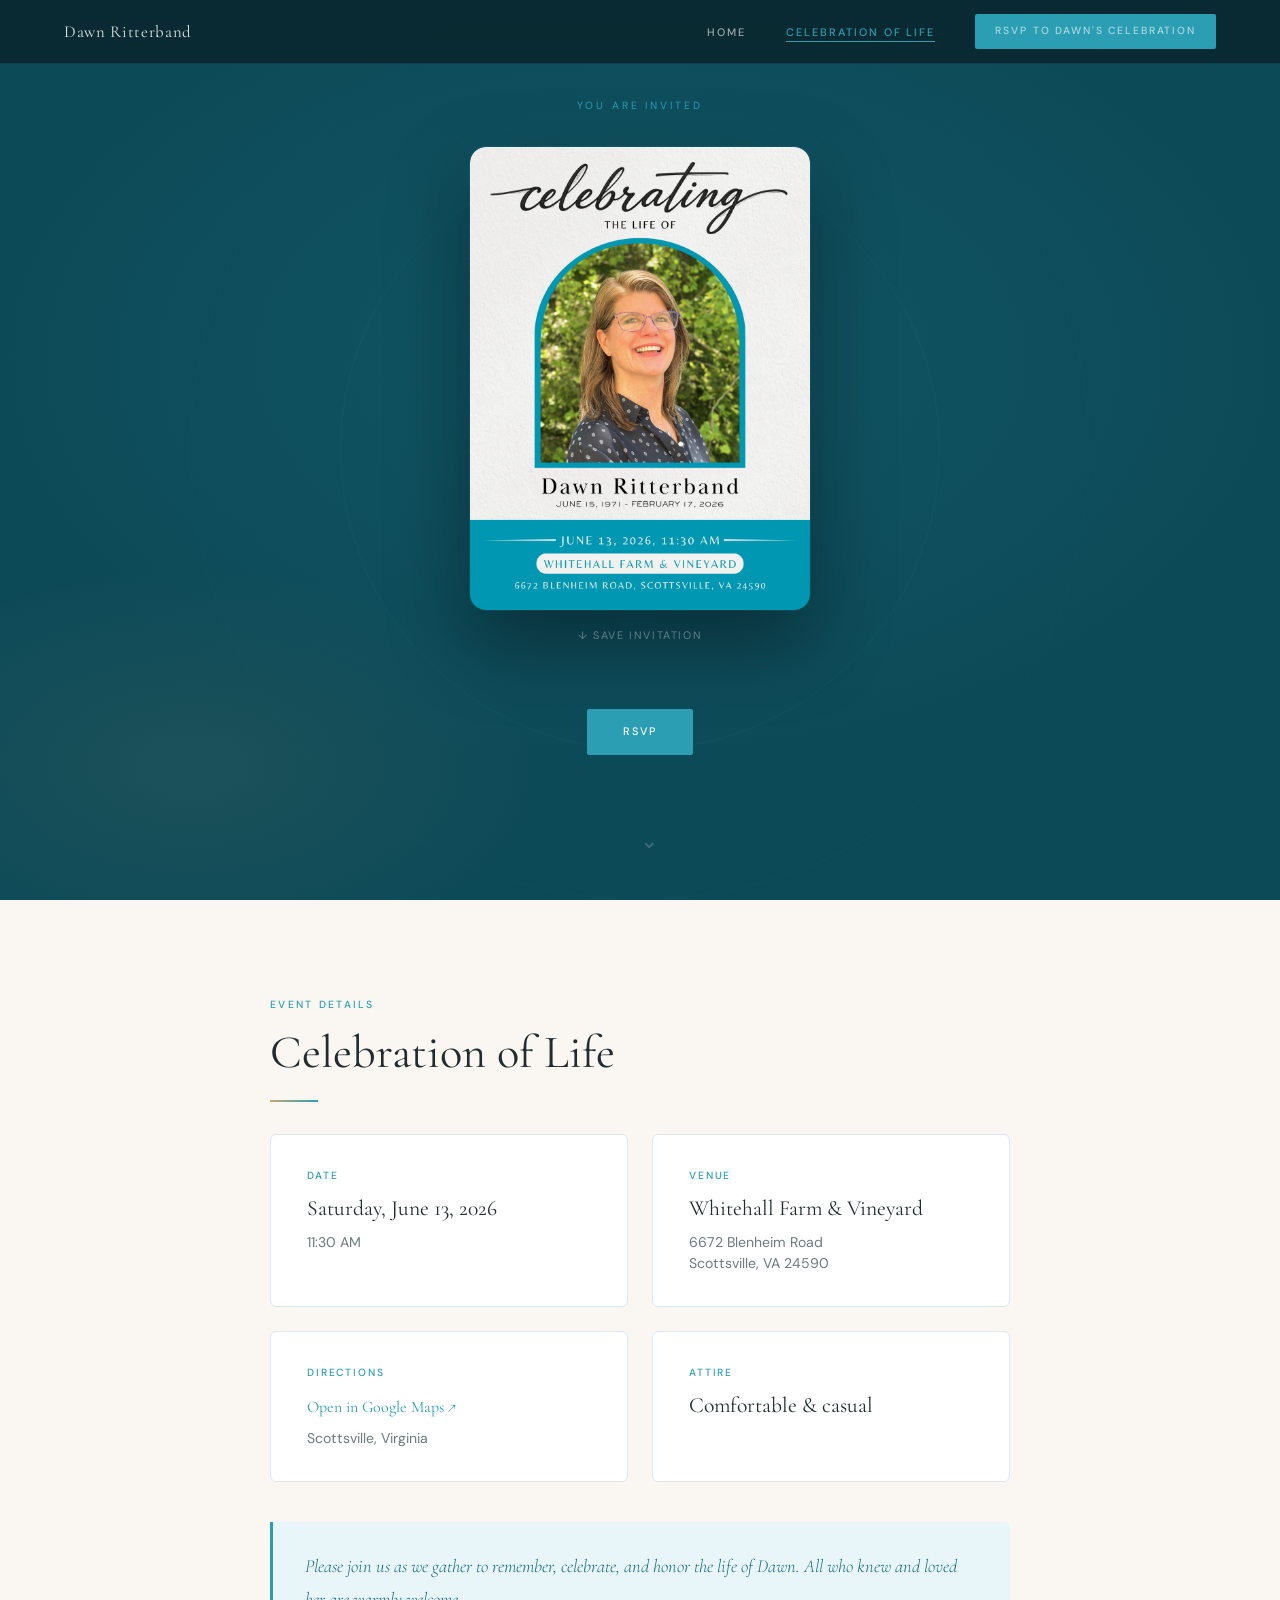
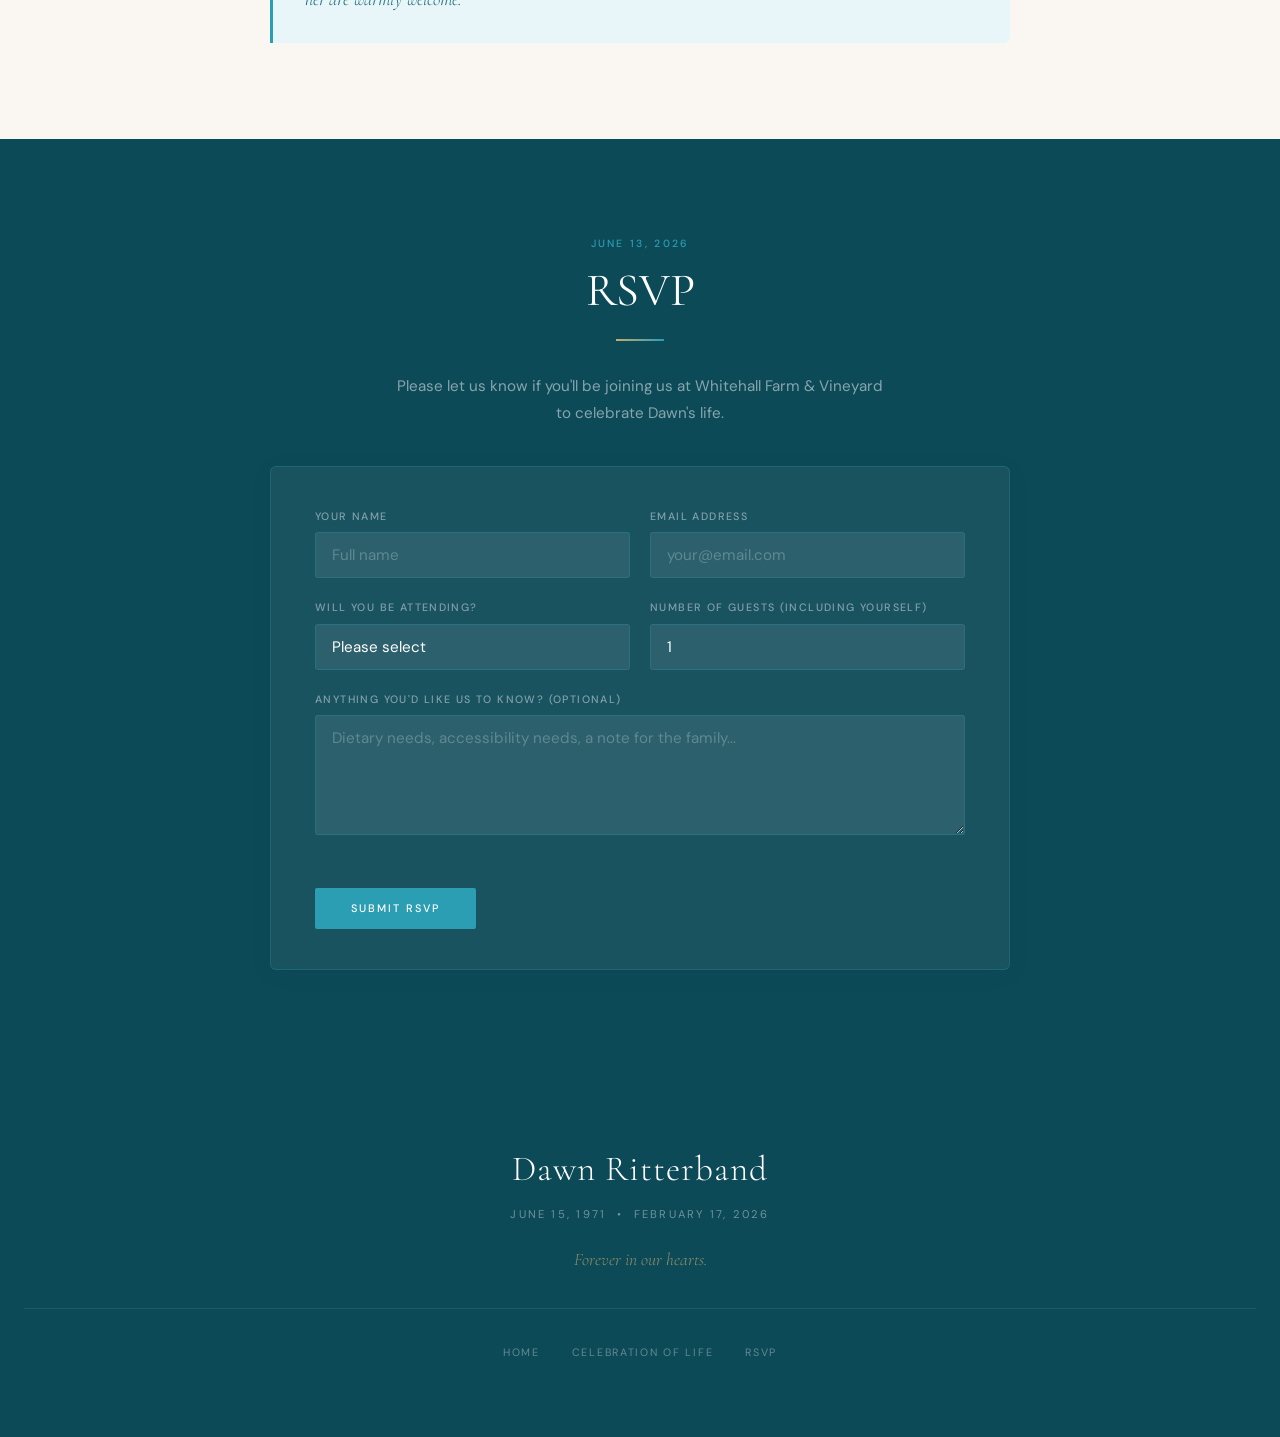
==== celebration.html @ b7217176 "calendar" ====
<!DOCTYPE html>
<html lang="en">
<head>
  <meta charset="UTF-8" />
  <meta name="viewport" content="width=device-width, initial-scale=1.0" />
  <title>Celebration of Life — Dawn Ritterband</title>
  <link rel="stylesheet" href="style.css" />
  <link rel="preconnect" href="https://fonts.googleapis.com" />
  <link rel="preconnect" href="https://fonts.gstatic.com" crossorigin />
  <link href="https://fonts.googleapis.com/css2?family=Cormorant+Garamond:ital,wght@0,300;0,400;0,500;1,300;1,400&family=DM+Sans:wght@300;400;500&display=swap" rel="stylesheet" />
  <style>
    /* ── PAGE-SPECIFIC: CELEBRATION OF LIFE ── */

    /* INVITATION HERO — full-bleed, invitation as centerpiece */
    .col-hero {
      min-height: 100vh;
      min-height: -webkit-fill-available;
      min-height: 100lvh;
      display: flex;
      flex-direction: column;
      align-items: center;
      justify-content: center;
      padding: 80px 2rem 8rem;
      position: relative;
      overflow: hidden;
      text-align: center;
    }

    /* Extend teal to page bottom so Safari shows no ivory gap */
    body {
      background-color: var(--teal-deep);
    }

    /* Deep teal background with turquoise radial glow */
    .col-hero-bg {
      position: absolute;
      inset: 0;
      background:
        radial-gradient(ellipse 80% 70% at 50% 40%, rgba(43,158,179,0.14) 0%, transparent 65%),
        radial-gradient(ellipse 50% 40% at 15% 85%, rgba(201,169,110,0.08) 0%, transparent 55%),
        var(--teal-deep);
      z-index: 0;
    }

    /* Floating soft circles in background */
    .col-hero-bg::before {
      content: '';
      position: absolute;
      width: 600px;
      height: 600px;
      border-radius: 50%;
      border: 1px solid rgba(43,158,179,0.08);
      top: 50%;
      left: 50%;
      transform: translate(-50%, -50%);
      pointer-events: none;
    }
    .col-hero-bg::after {
      content: '';
      position: absolute;
      width: 900px;
      height: 900px;
      border-radius: 50%;
      border: 1px solid rgba(43,158,179,0.04);
      top: 50%;
      left: 50%;
      transform: translate(-50%, -50%);
      pointer-events: none;
    }

    .col-hero-content {
      position: relative;
      z-index: 1;
      display: flex;
      flex-direction: column;
      align-items: center;
      gap: 0;
    }

    /* "Celebrating the Life of" label */
    .col-hero-eyebrow {
      font-size: 0.65rem;
      letter-spacing: 0.28em;
      text-transform: uppercase;
      color: var(--teal);
      margin-bottom: 2rem;
      opacity: 0;
      animation: fadeUp 0.9s ease 0.3s both;
    }

    /* The invitation card */
    .col-invitation-wrap {
      position: relative;
      opacity: 0;
      animation: fadeUp 1.1s ease 0.5s both;
    }

    .col-invitation-img {
      width: min(340px, 80vw);
      border-radius: 16px;
      box-shadow:
        0 30px 80px rgba(0,0,0,0.45),
        0 0 0 1px rgba(43,158,179,0.2),
        0 0 60px rgba(43,158,179,0.12);
      display: block;
    }

    /* Turquoise glow halo behind the invitation */
    .col-invitation-wrap::before {
      content: '';
      position: absolute;
      inset: -20px;
      border-radius: 24px;
      background: radial-gradient(ellipse at center, rgba(43,158,179,0.18) 0%, transparent 70%);
      z-index: -1;
    }

    /* Download/view link under the invitation */
    .col-invitation-link {
      margin-top: 1rem;
      font-size: 0.68rem;
      letter-spacing: 0.15em;
      text-transform: uppercase;
      color: rgba(255,255,255,0.35);
      text-decoration: none;
      transition: color 0.2s;
      opacity: 0;
      animation: fadeUp 0.9s ease 0.9s both;
      display: inline-block;
    }
    .col-invitation-link:hover { color: var(--teal); }

    .col-hero-cta {
      margin-top: 2.5rem;
      opacity: 0;
      animation: fadeUp 0.9s ease 1.1s both;
    }

    .hero-scroll {
      position: absolute;
      bottom: 2.5rem;
      left: 50%;
      font-size: 1.4rem;
      color: rgba(255,255,255,0.2);
      animation: bob 2.5s ease-in-out infinite, fadeIn 1s ease 1.5s both;
      opacity: 0;
      z-index: 1;
    }

    /* SERVICE DETAILS SECTION */
    .service-details {
      padding: 6rem 1.5rem;
      background: var(--ivory);
    }

    .service-grid {
      display: grid;
      grid-template-columns: 1fr 1fr;
      gap: 1.5rem;
      margin-top: 2rem;
    }

    .service-card {
      background: white;
      border: 1px solid var(--border);
      border-radius: 6px;
      padding: 2rem 2.25rem;
      display: flex;
      flex-direction: column;
      gap: 0.5rem;
      transition: box-shadow 0.2s, border-color 0.2s;
    }
    .service-card:hover {
      box-shadow: 0 6px 24px rgba(43,158,179,0.1);
      border-color: var(--teal);
    }

    .service-card-icon {
      font-size: 1.6rem;
      margin-bottom: 0.25rem;
    }

    .service-card-label {
      font-size: 0.65rem;
      letter-spacing: 0.18em;
      text-transform: uppercase;
      color: var(--teal);
      font-weight: 500;
    }

    .service-card-value {
      font-family: var(--font-display);
      font-size: 1.35rem;
      color: var(--charcoal);
      font-weight: 400;
      line-height: 1.4;
    }

    .service-card-sub {
      font-size: 0.88rem;
      color: var(--warm-gray);
      line-height: 1.5;
    }

    .service-note {
      margin-top: 2.5rem;
      padding: 1.75rem 2rem;
      background: var(--teal-wash);
      border-left: 3px solid var(--teal);
      border-radius: 0 6px 6px 0;
      font-family: var(--font-display);
      font-style: italic;
      font-size: 1.15rem;
      color: var(--teal-dark);
      font-weight: 300;
      line-height: 1.75;
    }

    /* RSVP SECTION */
    .rsvp {
      padding: 6rem 1.5rem;
      background: var(--teal-deep);
    }

    .rsvp .section-label { color: var(--teal); }
    .rsvp h2 { color: white; }

    .rsvp-sub {
      color: rgba(255,255,255,0.5);
      max-width: 500px;
      margin: 0 auto 2.5rem;
      font-size: 0.95rem;
    }

    .rsvp .form-box {
      background: rgba(255,255,255,0.05);
      border-color: rgba(43,158,179,0.25);
    }

    .rsvp label { color: rgba(255,255,255,0.45); }

    .rsvp input,
    .rsvp select,
    .rsvp textarea {
      background: rgba(255,255,255,0.08);
      border-color: rgba(43,158,179,0.25);
      color: white;
    }

    .rsvp input::placeholder,
    .rsvp textarea::placeholder { color: rgba(255,255,255,0.25); }

    .rsvp input:focus,
    .rsvp select:focus,
    .rsvp textarea:focus {
      background: rgba(255,255,255,0.12);
      border-color: var(--teal);
    }

    .rsvp select option { background: var(--teal-deep); color: white; }

    /* Add to calendar prompt */
    .calendar-prompt {
      margin-top: 1.5rem;
      padding-top: 1.5rem;
      border-top: 1px solid rgba(43,158,179,0.25);
      width: 100%;
      max-width: 420px;
      display: flex;
      flex-direction: column;
      align-items: center;
    }
    .calendar-label {
      font-size: 0.65rem;
      letter-spacing: 0.18em;
      text-transform: uppercase;
      color: var(--teal);
      margin-bottom: 0.85rem;
      font-family: var(--font-body);
      font-style: normal;
    }
    .calendar-btns {
      display: flex;
      gap: 0.75rem;
      justify-content: center;
      align-items: center;
      flex-wrap: wrap;
      width: 100%;
    }
    .cal-btn {
      display: inline-block;
      background: var(--teal-dark);
      border: 1.5px solid var(--teal-dark);
      color: white;
      font-family: var(--font-body);
      font-size: 0.75rem;
      letter-spacing: 0.08em;
      padding: 0.65rem 1.25rem;
      border-radius: 3px;
      cursor: pointer;
      text-decoration: none;
      transition: background 0.2s, border-color 0.2s;
    }
    .cal-btn:hover {
      background: var(--teal-deep);
      border-color: var(--teal-deep);
    }

    /* INVITATION LIGHTBOX */
    .col-invitation-wrap {
      cursor: zoom-in;
    }

    .col-invitation-img {
      transition: transform 0.2s ease;
    }
    .col-invitation-wrap:hover .col-invitation-img {
      transform: scale(1.03);
    }

    /* Lightbox overlay */
    .lightbox {
      display: none;
      position: fixed;
      inset: 0;
      z-index: 200;
      background: rgba(8, 32, 38, 0.96);
      backdrop-filter: blur(8px);
      -webkit-backdrop-filter: blur(8px);
      align-items: center;
      justify-content: center;
      flex-direction: column;
      gap: 1.75rem;
      padding: 2rem;
      animation: fadeIn 0.25s ease both;
    }
    .lightbox.open {
      display: flex;
    }
    .lightbox-img {
      max-height: 80vh;
      max-width: min(480px, 90vw);
      border-radius: 16px;
      box-shadow:
        0 40px 100px rgba(0,0,0,0.6),
        0 0 0 1px rgba(43,158,179,0.25),
        0 0 80px rgba(43,158,179,0.15);
      animation: fadeUp 0.3s ease both;
    }
    .lightbox-actions {
      display: flex;
      flex-direction: column;
      align-items: center;
      gap: 0.85rem;
      animation: fadeUp 0.35s ease 0.08s both;
    }
    .lightbox-rsvp-btn {
      background: var(--teal);
      color: white;
      font-family: var(--font-body);
      font-size: 0.7rem;
      font-weight: 500;
      letter-spacing: 0.18em;
      text-transform: uppercase;
      padding: 0.85rem 2.5rem;
      border: none;
      border-radius: 2px;
      cursor: pointer;
      transition: background 0.2s, transform 0.15s, box-shadow 0.2s;
    }
    .lightbox-rsvp-btn:hover {
      background: var(--teal-dark);
      transform: translateY(-1px);
      box-shadow: 0 6px 20px rgba(43,158,179,0.3);
    }
    .lightbox-close {
      font-size: 0.67rem;
      letter-spacing: 0.16em;
      text-transform: uppercase;
      color: rgba(255,255,255,0.3);
      background: none;
      border: none;
      cursor: pointer;
      transition: color 0.2s;
      padding: 0.25rem 0.5rem;
    }
    .lightbox-close:hover { color: rgba(255,255,255,0.7); }

    /* Responsive */
    @media (max-width: 620px) {
      .service-grid { grid-template-columns: 1fr; }
      .col-invitation-img { width: min(280px, 75vw); }
    }
  </style>
</head>
<body>

  <!-- NAV -->
  <nav class="site-nav">
    <a href="index.html" class="nav-wordmark">Dawn Ritterband</a>
    <button class="nav-hamburger" id="nav-hamburger" aria-label="Open menu" aria-expanded="false">
      <span></span><span></span><span></span>
    </button>
    <ul class="nav-links" id="nav-links">
      <li><a href="index.html">Home</a></li>
      <li><a href="celebration.html" class="active">Celebration of Life</a></li>
      <li><a href="#rsvp" class="btn" style="margin-top:0; padding: 0.5rem 1.25rem; font-size:0.65rem;">RSVP to Dawn's Celebration</a></li>
    </ul>
  </nav>

  <!-- LIGHTBOX -->
  <div class="lightbox" id="invitation-lightbox" role="dialog" aria-modal="true" aria-label="Invitation preview">
    <img src="CoL_Invitation.png" alt="Celebration of Life Invitation" class="lightbox-img" />
    <div class="lightbox-actions">
      <button class="lightbox-rsvp-btn" id="lightbox-rsvp-btn">RSVP</button>
      <button class="lightbox-close" id="lightbox-close">&#215; Close</button>
    </div>
  </div>

  <!-- INVITATION HERO -->
  <section class="col-hero">
    <div class="col-hero-bg"></div>
    <div class="col-hero-content">
      <p class="col-hero-eyebrow">You Are Invited</p>
      <div class="col-invitation-wrap" id="invitation-trigger" title="Click to view invitation">
        <img
          src="CoL_Invitation.png"
          alt="Celebration of Life Invitation — Dawn Ritterband, June 13, 2026 at Whitehall Farm & Vineyard"
          class="col-invitation-img"
        />
      </div>
      <a href="CoL_Invitation.png" download class="col-invitation-link">&#8595; Save Invitation</a>
      <div class="col-hero-cta">
        <a href="#rsvp" class="btn">RSVP</a>
      </div>
    </div>
    <span class="hero-scroll" aria-hidden="true">&#8964;</span>
  </section>

  <!-- SERVICE DETAILS -->
  <section class="service-details" id="details">
    <div class="container narrow">
      <div class="reveal">
        <span class="section-label">Event Details</span>
        <h2>Celebration of Life</h2>
        <hr class="section-divider" />
      </div>

      <div class="service-grid reveal">
        <div class="service-card">
          <div class="service-card-label">Date</div>
          <div class="service-card-value">Saturday, June 13, 2026</div>
          <div class="service-card-sub">11:30 AM</div>
        </div>

        <div class="service-card">
          <div class="service-card-label">Venue</div>
          <div class="service-card-value">Whitehall Farm &amp; Vineyard</div>
          <div class="service-card-sub">6672 Blenheim Road<br />Scottsville, VA 24590</div>
        </div>

        <div class="service-card">
          <div class="service-card-label">Directions</div>
          <div class="service-card-value">
            <a href="https://maps.google.com/?q=6672+Blenheim+Road+Scottsville+VA+24590"
               target="_blank"
               rel="noopener noreferrer"
               style="color: var(--teal); text-decoration: none; font-size: 1rem;">
              Open in Google Maps &#8599;
            </a>
          </div>
          <div class="service-card-sub">Scottsville, Virginia</div>
        </div>

        <div class="service-card">
          <div class="service-card-label">Attire</div>
          <div class="service-card-value">
            <!--✏️ Add attire guidance, e.g. "Casual, comfortable, colorful" -->
            Comfortable &amp; casual
          </div>
          <div class="service-card-sub">
            <!--✏️ Optional note, e.g. "Wear something that makes you smile" -->
          </div>
        </div>
      </div>

      <div class="service-note reveal">
        <!--✏️ Optional personal note to guests from the family -->
        Please join us as we gather to remember, celebrate, and honor the life of Dawn. All who knew and loved her are warmly welcome.
      </div>
    </div>
  </section>

  <!-- RSVP -->
  <section class="rsvp" id="rsvp">
    <div class="container narrow">
      <div class="reveal">
        <span class="section-label center">June 13, 2026</span>
        <h2 class="center">RSVP</h2>
        <hr class="section-divider center" />
        <p class="rsvp-sub center">
          Please let us know if you'll be joining us at Whitehall Farm &amp; Vineyard to celebrate Dawn's life.
        </p>
      </div>

      <!--
        ✏️ SETUP REQUIRED:
        1. Go to https://formspree.io and sign in (free)
        2. Create a new form — name it "Dawn CoL RSVP"
        3. Copy your form endpoint and replace YOUR_RSVP_FORM_ID below
      -->
      <form class="form-box reveal" action="https://formspree.io/f/xkokrzoq" method="POST" id="rsvp-form">
        <input type="hidden" name="_subject" value="RSVP — Dawn Ritterband Celebration of Life" />

        <div class="form-row two-col">
          <div class="form-group">
            <label for="rsvp-name">Your Name</label>
            <input type="text" id="rsvp-name" name="name" placeholder="Full name" required />
          </div>
          <div class="form-group">
            <label for="rsvp-email">Email Address</label>
            <input type="email" id="rsvp-email" name="email" placeholder="your@email.com" required />
          </div>
        </div>

        <div class="form-row two-col">
          <div class="form-group">
            <label for="rsvp-attending">Will you be attending?</label>
            <select id="rsvp-attending" name="attending" required>
              <option value="" disabled selected>Please select</option>
              <option value="yes">Yes, I will be there</option>
              <option value="no">Unable to attend</option>
              <option value="maybe">I hope to attend</option>
            </select>
          </div>
          <div class="form-group">
            <label for="rsvp-guests">Number of guests (including yourself)</label>
            <select id="rsvp-guests" name="guests">
              <option value="1">1</option>
              <option value="2">2</option>
              <option value="3">3</option>
              <option value="4">4</option>
              <option value="5+">5 or more</option>
            </select>
          </div>
        </div>

        <div class="form-group">
          <label for="rsvp-note">Anything you'd like us to know? (Optional)</label>
          <textarea id="rsvp-note" name="note" rows="3" placeholder="Dietary needs, accessibility needs, a note for the family..."></textarea>
        </div>

        <button type="submit" class="btn btn-gold">Submit RSVP</button>
      </form>
    </div>
  </section>

  <!-- FOOTER -->
  <footer class="site-footer">
    <p class="footer-name">Dawn Ritterband</p>
    <p class="footer-dates">June 15, 1971 &nbsp;&bull;&nbsp; February 17, 2026</p>
    <p class="footer-quote">Forever in our hearts.</p>
    <ul class="footer-nav">
      <li><a href="index.html">Home</a></li>
      <li><a href="celebration.html">Celebration of Life</a></li>
      <li><a href="#rsvp">RSVP</a></li>
    </ul>
  </footer>

  <script src="script.js"></script>
  <script>
    // Auto-open lightbox if page was loaded via dawn.ritterband.com/rsvp
    (function () {
      const params = new URLSearchParams(window.location.search);
      if (params.get('rsvp') === '1') {
        // Wait for the page to finish rendering before opening
        window.addEventListener('load', function () {
          var trigger = document.getElementById('invitation-trigger');
          if (trigger) trigger.click();
        });
      }
    })();
  </script>
</body>
</html>
---- style.css ----
/* =============================================
   DAWN RITTERBAND MEMORIAL — SHARED STYLES
   =============================================
   Palette (drawn from the invitation):
     Turquoise primary  #2B9EB3
     Deep teal          #1A6B7C
     Midnight teal      #0D4A58
     Aqua wash          #E8F6F9
     Pale aqua          #F2FAFB
     Gold accent        #C9A96E
     Gold light         #F0E6D3
     Ivory              #FAF7F2
     Warm white         #FFFDF9
     Charcoal           #222B2E
     Slate              #3D5258
     Warm gray          #6D7A7E
     Border             #D8E8EC
   ============================================= */

:root {
  --teal:       #2B9EB3;
  --teal-dark:  #1A6B7C;
  --teal-deep:  #0D4A58;
  --teal-wash:  #E8F6F9;
  --teal-pale:  #F2FAFB;
  --gold:       #C9A96E;
  --gold-light: #F0E6D3;
  --ivory:      #FAF7F2;
  --warm-white: #FFFDF9;
  --charcoal:   #222B2E;
  --slate:      #3D5258;
  --warm-gray:  #6D7A7E;
  --border:     #D8E8EC;

  --font-display: 'Cormorant Garamond', Georgia, 'Times New Roman', serif;
  --font-body:    'DM Sans', 'Gill Sans', Optima, sans-serif;
}

*, *::before, *::after { box-sizing: border-box; margin: 0; padding: 0; }

html { scroll-behavior: smooth; }

body {
  font-family: var(--font-body);
  background: var(--ivory);
  color: var(--charcoal);
  font-size: 16px;
  line-height: 1.75;
}

/* Layout */
.container { width: 90%; max-width: 1080px; margin: 0 auto; }
.container.narrow { max-width: 740px; }
.center { text-align: center; }

/* Typography */
h1, h2, h3 {
  font-family: var(--font-display);
  font-weight: 400;
  line-height: 1.2;
  color: var(--charcoal);
}
h2 { font-size: clamp(2rem, 4vw, 2.9rem); margin-bottom: 1.25rem; }

.section-label {
  display: block;
  font-family: var(--font-body);
  font-size: 0.65rem;
  font-weight: 500;
  letter-spacing: 0.22em;
  text-transform: uppercase;
  color: var(--teal);
  margin-bottom: 0.65rem;
}

.section-divider {
  width: 48px;
  height: 2px;
  background: linear-gradient(90deg, var(--gold), var(--teal));
  margin: 1rem 0 2rem;
  border: none;
}
.section-divider.center { margin-left: auto; margin-right: auto; }

/* =============================================
   NAV
   ============================================= */

.site-nav {
  position: fixed;
  top: 0; left: 0; right: 0;
  z-index: 100;
  display: flex;
  align-items: center;
  justify-content: space-between;
  padding: 0 5%;
  height: 64px;
  background: rgba(10, 40, 48, 0.93);
  backdrop-filter: blur(12px);
  -webkit-backdrop-filter: blur(12px);
  border-bottom: 1px solid rgba(43, 158, 179, 0.18);
}

.nav-wordmark {
  font-family: var(--font-display);
  font-size: 1.05rem;
  font-weight: 400;
  color: rgba(255,255,255,0.88);
  text-decoration: none;
  letter-spacing: 0.04em;
  white-space: nowrap;
}
.nav-wordmark em { font-style: normal; color: rgba(255,255,255,0.88); }

.nav-links {
  display: flex;
  list-style: none;
  gap: 2.5rem;
  align-items: center;
}

.nav-links a {
  font-size: 0.68rem;
  font-weight: 500;
  letter-spacing: 0.18em;
  text-transform: uppercase;
  color: rgba(255,255,255,0.6);
  text-decoration: none;
  padding-bottom: 2px;
  border-bottom: 1px solid transparent;
  transition: color 0.2s, border-color 0.2s;
}
.nav-links a:hover,
.nav-links a.active {
  color: var(--teal);
  border-bottom-color: var(--teal);
}

/* Hamburger button — hidden on desktop, shown only on mobile */
.nav-hamburger {
  display: none;
  flex-direction: column;
  justify-content: center;
  gap: 5px;
  background: none;
  border: none;
  cursor: pointer;
  padding: 4px;
  z-index: 110;
  /* Prevent any default button outline/background showing */
  outline: none;
  -webkit-appearance: none;
  appearance: none;
  border-radius: 0;
}
.nav-hamburger span {
  display: block;
  width: 24px;
  height: 2px;
  background: rgba(255,255,255,0.8);
  border-radius: 2px;
  transition: transform 0.25s ease, opacity 0.25s ease;
}
/* X state */
.nav-hamburger.open span:nth-child(1) { transform: translateY(7px) rotate(45deg); }
.nav-hamburger.open span:nth-child(2) { opacity: 0; }
.nav-hamburger.open span:nth-child(3) { transform: translateY(-7px) rotate(-45deg); }

/* =============================================
   BUTTONS
   ============================================= */

.btn {
  display: inline-block;
  background: var(--teal);
  color: white;
  font-family: var(--font-body);
  font-size: 0.68rem;
  font-weight: 500;
  letter-spacing: 0.18em;
  text-transform: uppercase;
  text-decoration: none;
  padding: 0.85rem 2.25rem;
  border: none;
  cursor: pointer;
  border-radius: 2px;
  margin-top: 1.5rem;
  transition: background 0.2s, transform 0.15s, box-shadow 0.2s;
}
.btn:hover {
  background: var(--teal-dark);
  transform: translateY(-1px);
  box-shadow: 0 6px 20px rgba(43, 158, 179, 0.28);
}
.btn-outline {
  background: transparent;
  border: 1.5px solid rgba(255,255,255,0.5);
  color: white;
}
.btn-outline:hover {
  border-color: var(--teal);
  color: var(--teal);
  background: transparent;
  box-shadow: none;
}

/* =============================================
   FORMS
   ============================================= */

.form-box {
  background: var(--warm-white);
  padding: 2.5rem 2.75rem;
  border-radius: 6px;
  border: 1px solid var(--border);
  box-shadow: 0 4px 24px rgba(0,0,0,0.05);
}

.form-group { margin-bottom: 1.25rem; }

.form-row.two-col {
  display: grid;
  grid-template-columns: 1fr 1fr;
  gap: 1.25rem;
}

label {
  display: block;
  font-size: 0.67rem;
  letter-spacing: 0.13em;
  text-transform: uppercase;
  color: var(--warm-gray);
  margin-bottom: 0.4rem;
  font-weight: 500;
}

input[type="text"],
input[type="email"],
select,
textarea {
  width: 100%;
  padding: 0.75rem 1rem;
  background: white;
  border: 1px solid var(--border);
  border-radius: 3px;
  font-family: var(--font-body);
  font-size: 0.95rem;
  color: var(--charcoal);
  outline: none;
  appearance: none;
  transition: border-color 0.2s, box-shadow 0.2s;
}
input:focus, select:focus, textarea:focus {
  border-color: var(--teal);
  box-shadow: 0 0 0 3px rgba(43, 158, 179, 0.13);
}
textarea { resize: vertical; min-height: 120px; }
select {
  background-image: url("data:image/svg+xml,%3Csvg xmlns='http://www.w3.org/2000/svg' width='12' height='8' viewBox='0 0 12 8'%3E%3Cpath d='M1 1l5 5 5-5' stroke='%236D7A7E' stroke-width='1.5' fill='none' stroke-linecap='round'/%3E%3C/svg%3E");
  background-repeat: no-repeat;
  background-position: right 1rem center;
  padding-right: 2.5rem;
  cursor: pointer;
}

/* =============================================
   THANK YOU STATE
   ============================================= */

.thank-you-box {
  background: var(--teal-wash);
  border: 1.5px solid var(--teal);
  border-radius: 6px;
  padding: 3rem 2rem;
  text-align: center;
}
.thank-you-check {
  display: inline-flex;
  align-items: center;
  justify-content: center;
  width: 3rem;
  height: 3rem;
  background: var(--teal);
  color: white;
  font-size: 1.3rem;
  border-radius: 50%;
  margin-bottom: 1rem;
}
.thank-you-box p {
  font-family: var(--font-display);
  font-style: italic;
  font-size: 1.25rem;
  color: var(--teal-dark);
  font-weight: 300;
  line-height: 1.7;
}

/* =============================================
   FOOTER
   ============================================= */

.site-footer {
  background: var(--teal-deep);
  color: white;
  text-align: center;
  padding: 4.5rem 1.5rem;
}
.footer-name {
  font-family: var(--font-display);
  font-size: 2.2rem;
  font-weight: 300;
  letter-spacing: 0.03em;
  margin-bottom: 0.35rem;
}
.footer-dates {
  font-size: 0.7rem;
  letter-spacing: 0.2em;
  text-transform: uppercase;
  color: rgba(255,255,255,0.4);
  margin-bottom: 1.25rem;
}
.footer-quote {
  font-family: var(--font-display);
  font-style: italic;
  font-size: 1.1rem;
  color: rgba(201,169,110,0.7);
  font-weight: 300;
  max-width: 360px;
  margin: 0 auto 2rem;
  line-height: 1.75;
}
.footer-nav {
  display: flex;
  justify-content: center;
  gap: 2rem;
  list-style: none;
  padding: 0;
  border-top: 1px solid rgba(255,255,255,0.08);
  padding-top: 1.75rem;
}
.footer-nav a {
  font-size: 0.67rem;
  letter-spacing: 0.16em;
  text-transform: uppercase;
  color: rgba(255,255,255,0.35);
  text-decoration: none;
  transition: color 0.2s;
}
.footer-nav a:hover { color: var(--teal); }

/* =============================================
   SCROLL REVEAL
   ============================================= */

.reveal {
  opacity: 0;
  transform: translateY(20px);
  transition: opacity 0.7s ease, transform 0.7s ease;
}
.reveal.visible {
  opacity: 1;
  transform: translateY(0);
}

/* =============================================
   ANIMATIONS
   ============================================= */

@keyframes fadeUp {
  from { opacity: 0; transform: translateY(18px); }
  to   { opacity: 1; transform: translateY(0); }
}
@keyframes bob {
  0%, 100% { transform: translateX(-50%) translateY(0); }
  50%       { transform: translateX(-50%) translateY(7px); }
}
@keyframes fadeIn {
  from { opacity: 0; }
  to   { opacity: 1; }
}

/* =============================================
   RESPONSIVE / HAMBURGER NAV
   ============================================= */

@media (max-width: 680px) {
  .form-row.two-col { grid-template-columns: 1fr; }
  .form-box { padding: 1.75rem; }

  /* Show hamburger, hide inline nav links */
  .nav-hamburger { display: flex !important; }

  /* Dropdown menu — slides down from under the nav bar */
  .nav-links {
    display: none;
    position: fixed;
    top: 64px; /* sits flush below the nav bar */
    left: 0;
    right: 0;
    background: rgba(8, 32, 38, 0.99);
    border-bottom: 1px solid rgba(43, 158, 179, 0.25);
    flex-direction: column;
    align-items: stretch;
    gap: 0;
    z-index: 99;
    padding: 0.5rem 0 1rem;
    box-shadow: 0 8px 32px rgba(0,0,0,0.35);
  }

  .nav-links.open { display: flex; }

  .nav-links li {
    border-bottom: 1px solid rgba(255,255,255,0.05);
  }
  .nav-links li:last-child { border-bottom: none; }

  .nav-links a {
    display: block;
    font-size: 0.8rem;
    letter-spacing: 0.15em;
    color: rgba(255,255,255,0.75);
    padding: 1rem 1.5rem;
    border-bottom: none;
  }

  .nav-links a:hover,
  .nav-links a.active {
    color: var(--teal);
    background: rgba(43,158,179,0.07);
    border-bottom: none;
  }

  /* RSVP button in dropdown */
  .nav-links .btn {
    display: block;
    font-size: 0.75rem;
    margin: 0.75rem 1.5rem 0;
    padding: 0.75rem 1.5rem;
    text-align: center;
    border-radius: 2px;
  }
}
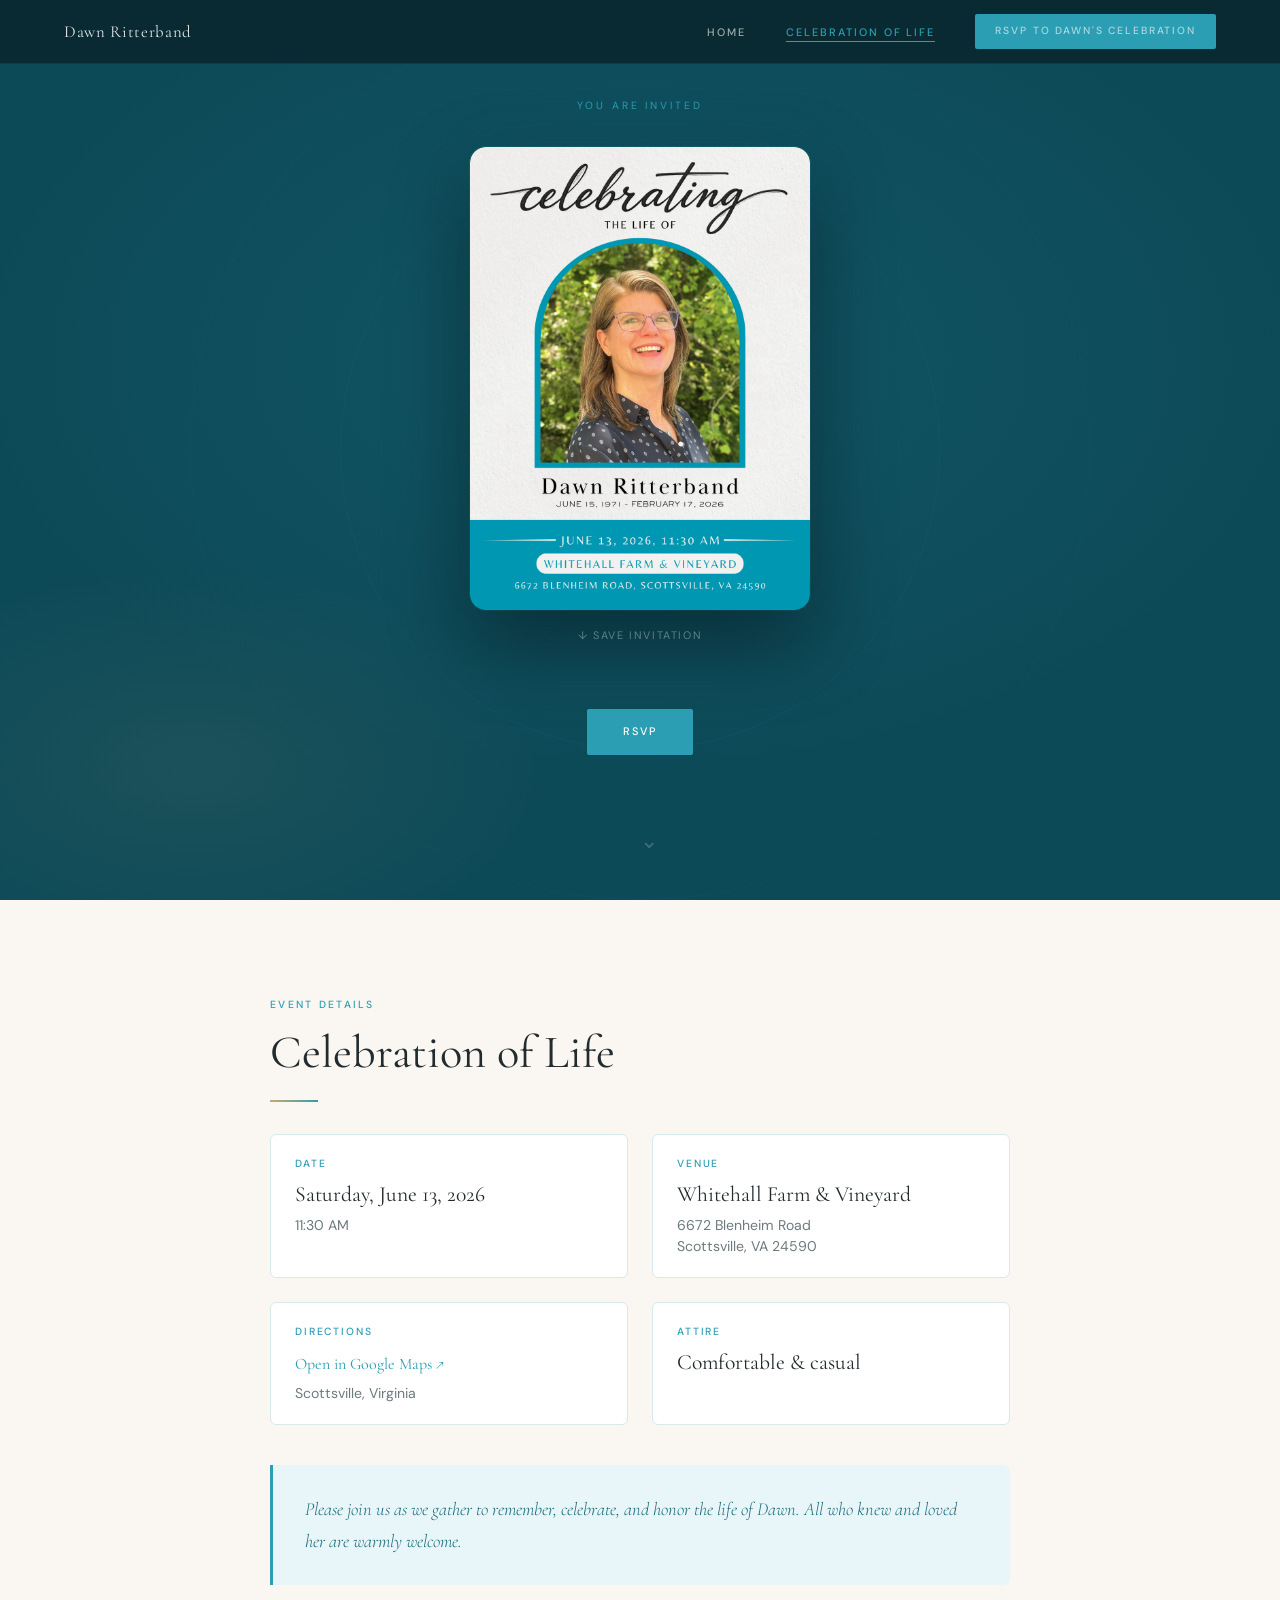
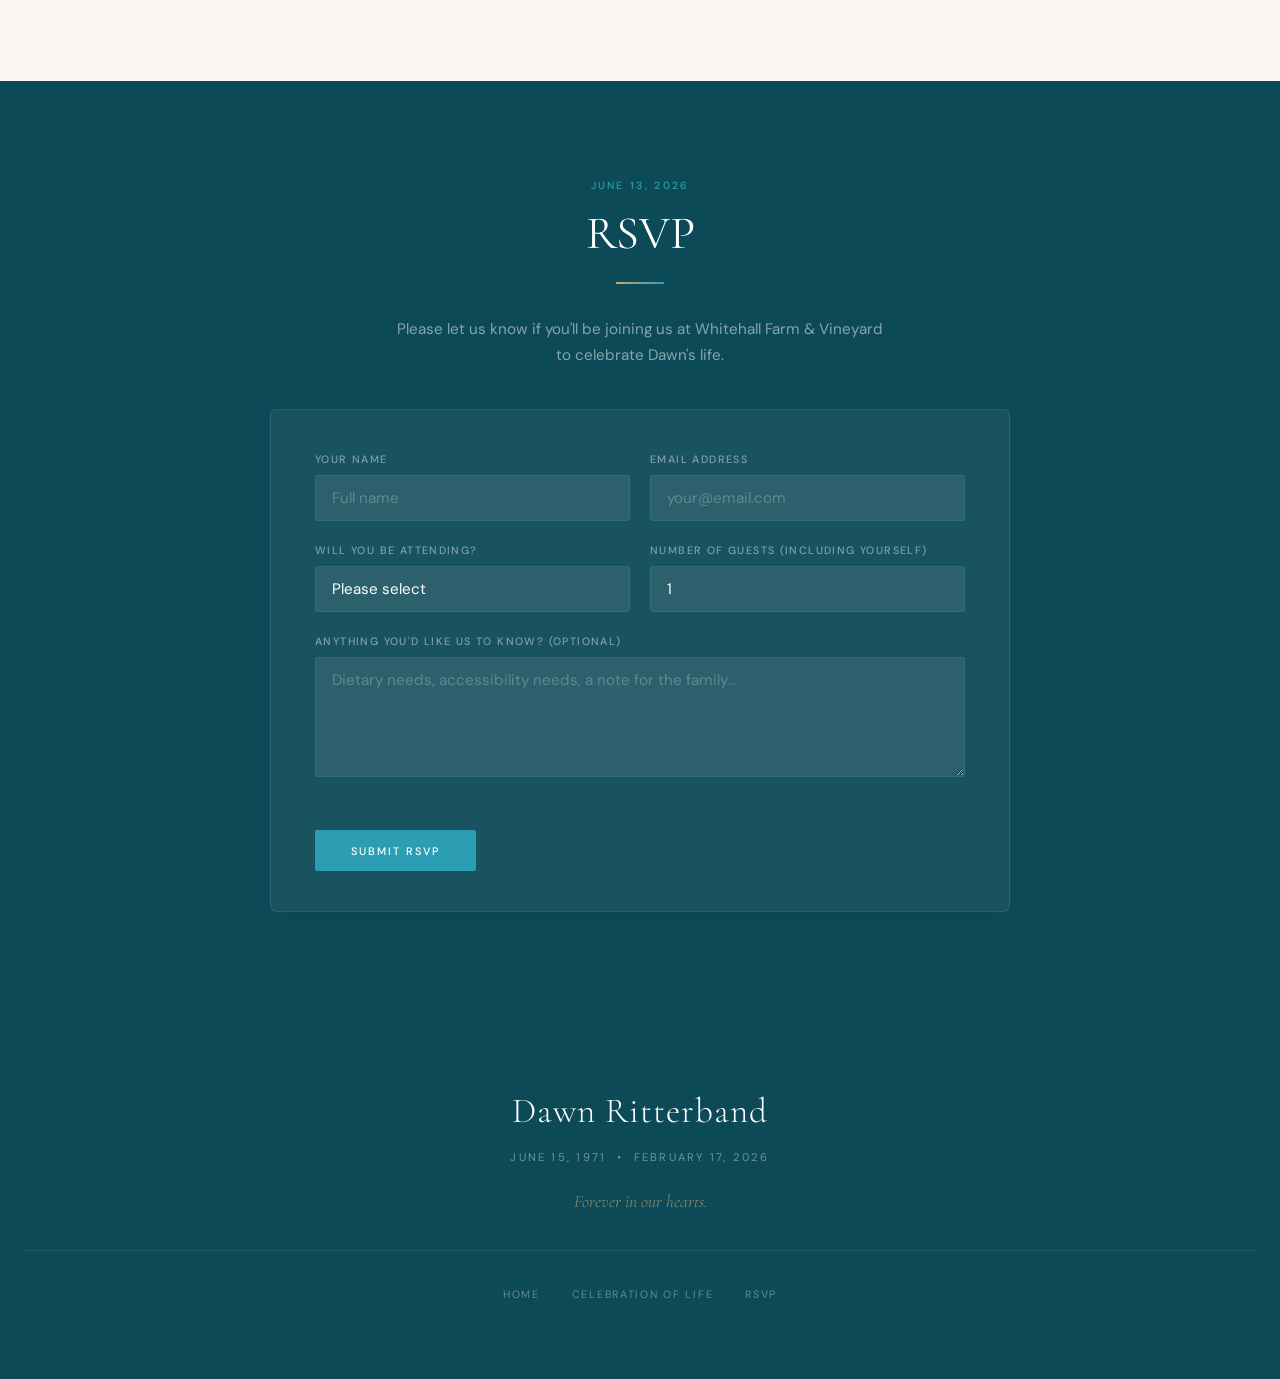
==== commit e3d67672: "Update celebration.html" ====
--- a/celebration.html
+++ b/celebration.html
@@ -164,20 +164,15 @@
       background: white;
       border: 1px solid var(--border);
       border-radius: 6px;
-      padding: 2rem 2.25rem;
+      padding: 1.25rem 1.5rem;
       display: flex;
       flex-direction: column;
-      gap: 0.5rem;
+      gap: 0.35rem;
       transition: box-shadow 0.2s, border-color 0.2s;
     }
     .service-card:hover {
       box-shadow: 0 6px 24px rgba(43,158,179,0.1);
       border-color: var(--teal);
-    }
-
-    .service-card-icon {
-      font-size: 1.6rem;
-      margin-bottom: 0.25rem;
     }
 
     .service-card-label {
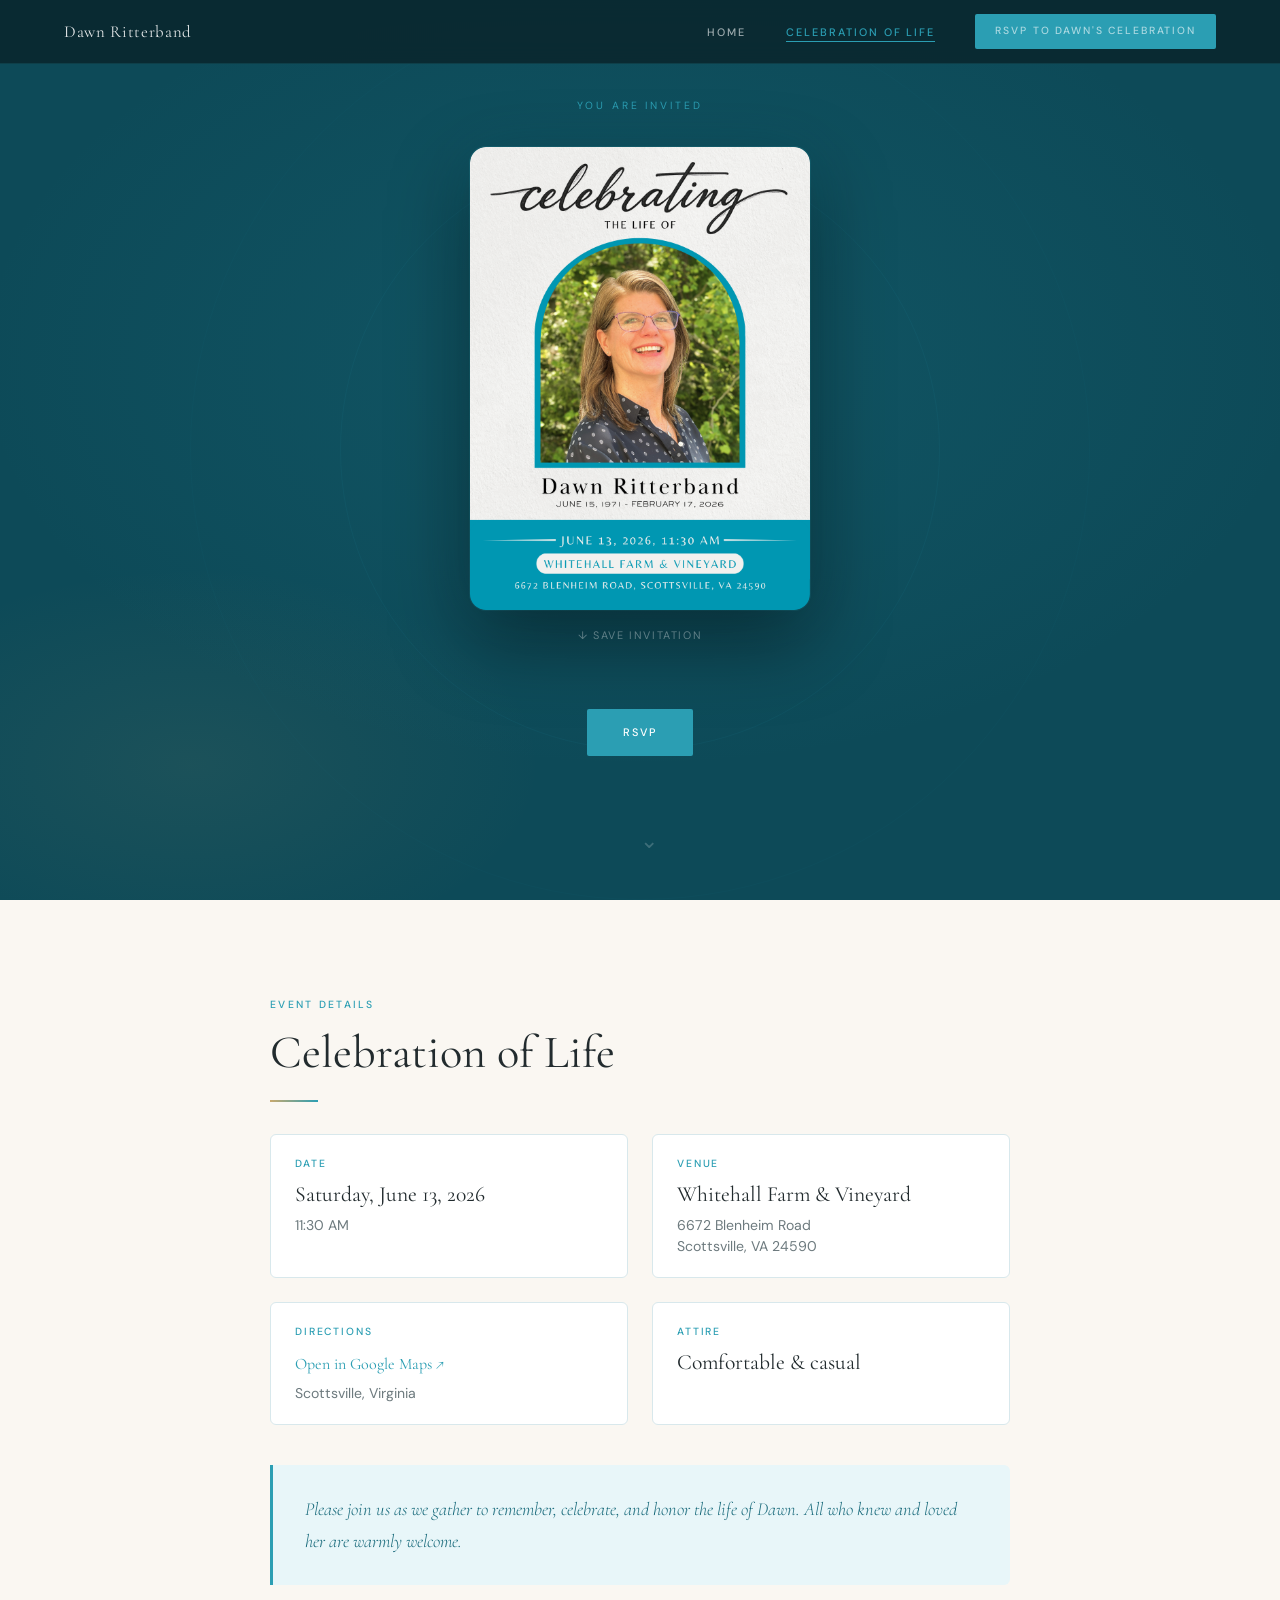
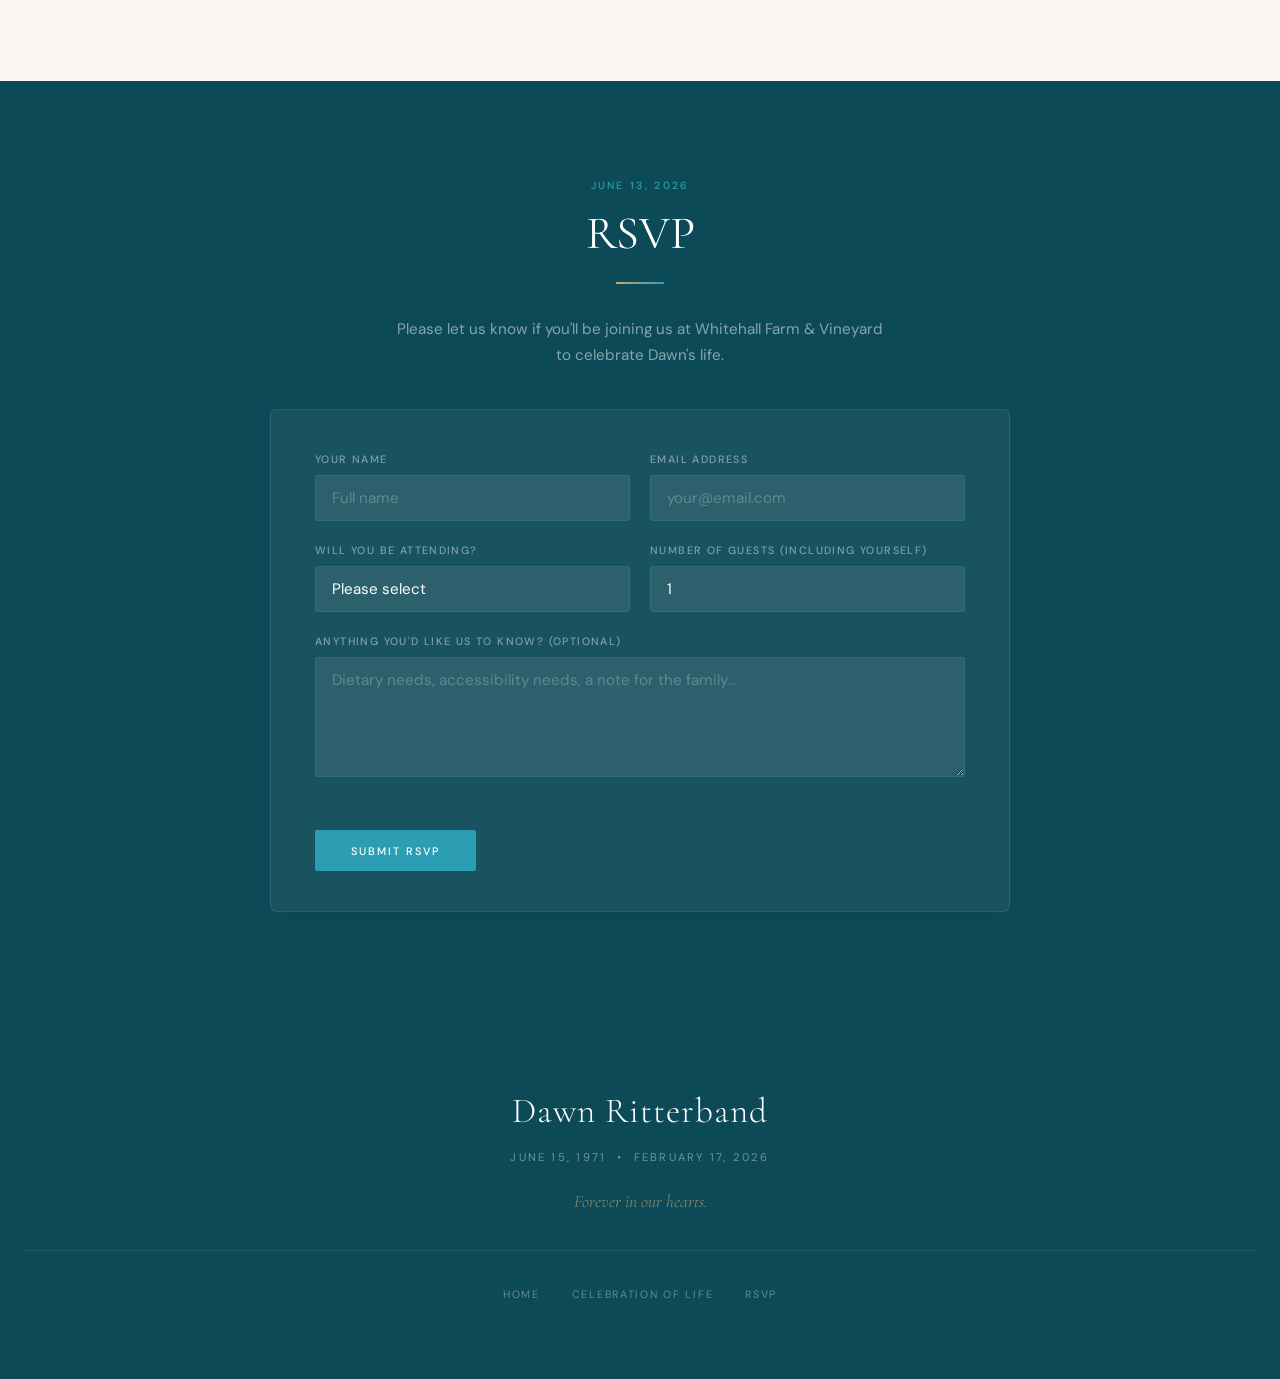
==== commit f47f04bf: "Update celebration.html" ====
--- a/celebration.html
+++ b/celebration.html
@@ -273,6 +273,8 @@
       margin-bottom: 0.85rem;
       font-family: var(--font-body);
       font-style: normal;
+      text-align: center;
+      width: 100%;
     }
     .calendar-btns {
       display: flex;
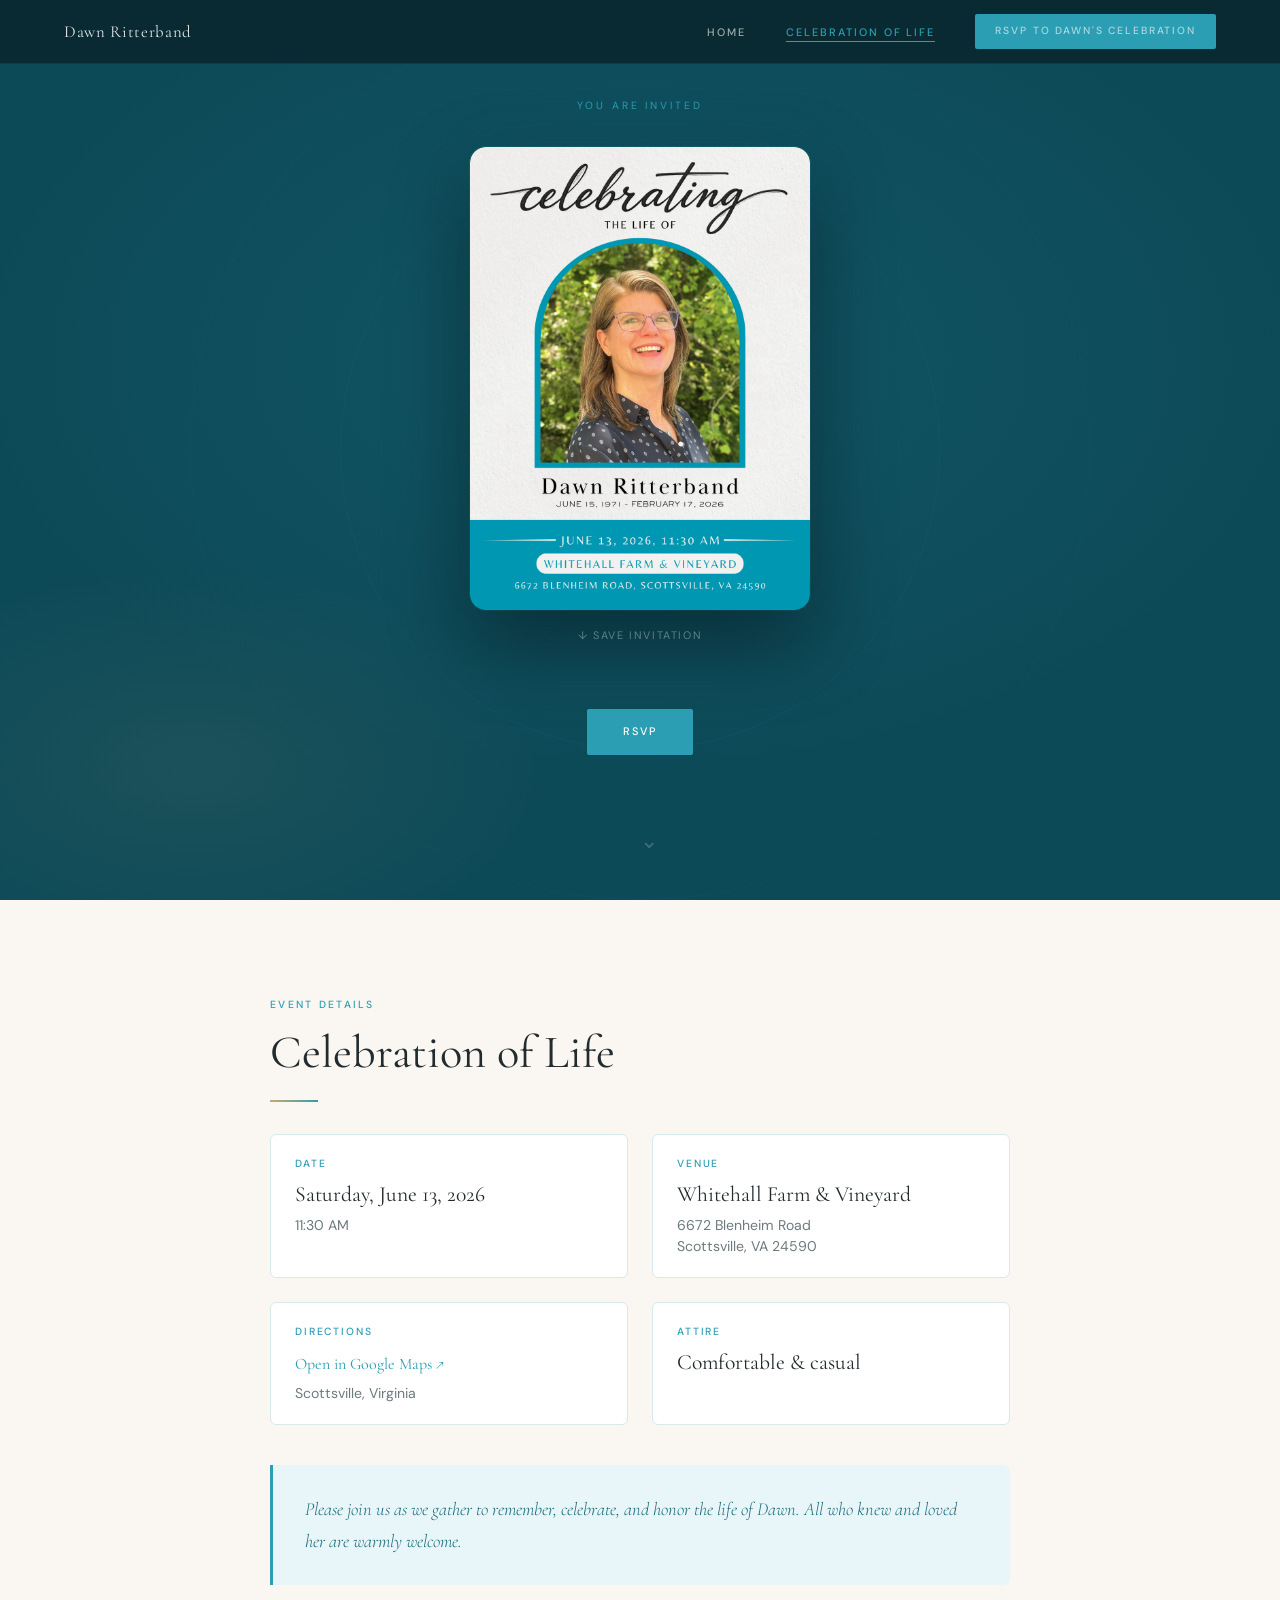
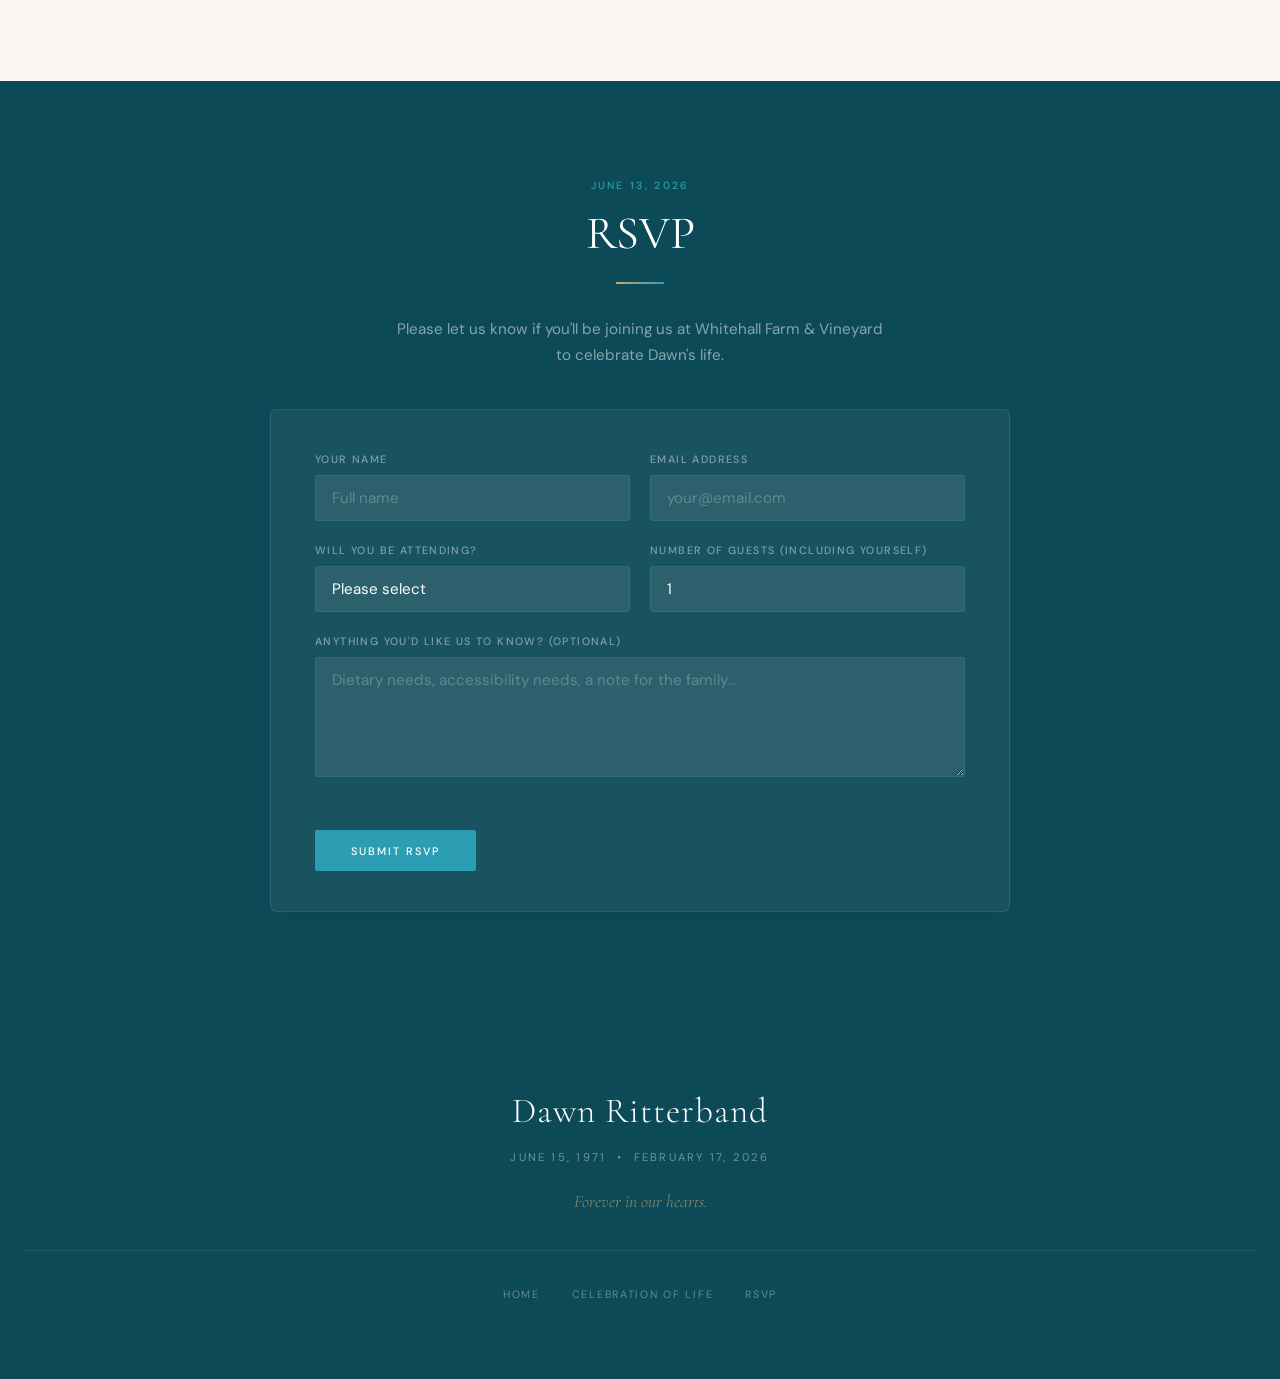
==== commit e0fe0220: "box" ====
--- a/celebration.html
+++ b/celebration.html
@@ -256,7 +256,7 @@
 
     /* Add to calendar prompt */
     .calendar-prompt {
-      margin-top: 1.5rem;
+      margin: 1.5rem auto 0;
       padding-top: 1.5rem;
       border-top: 1px solid rgba(43,158,179,0.25);
       width: 100%;
@@ -264,6 +264,7 @@
       display: flex;
       flex-direction: column;
       align-items: center;
+      text-align: center;
     }
     .calendar-label {
       font-size: 0.65rem;
--- a/style.css
+++ b/style.css
@@ -273,6 +273,9 @@
   border-radius: 6px;
   padding: 3rem 2rem;
   text-align: center;
+  display: flex;
+  flex-direction: column;
+  align-items: center;
 }
 .thank-you-check {
   display: inline-flex;
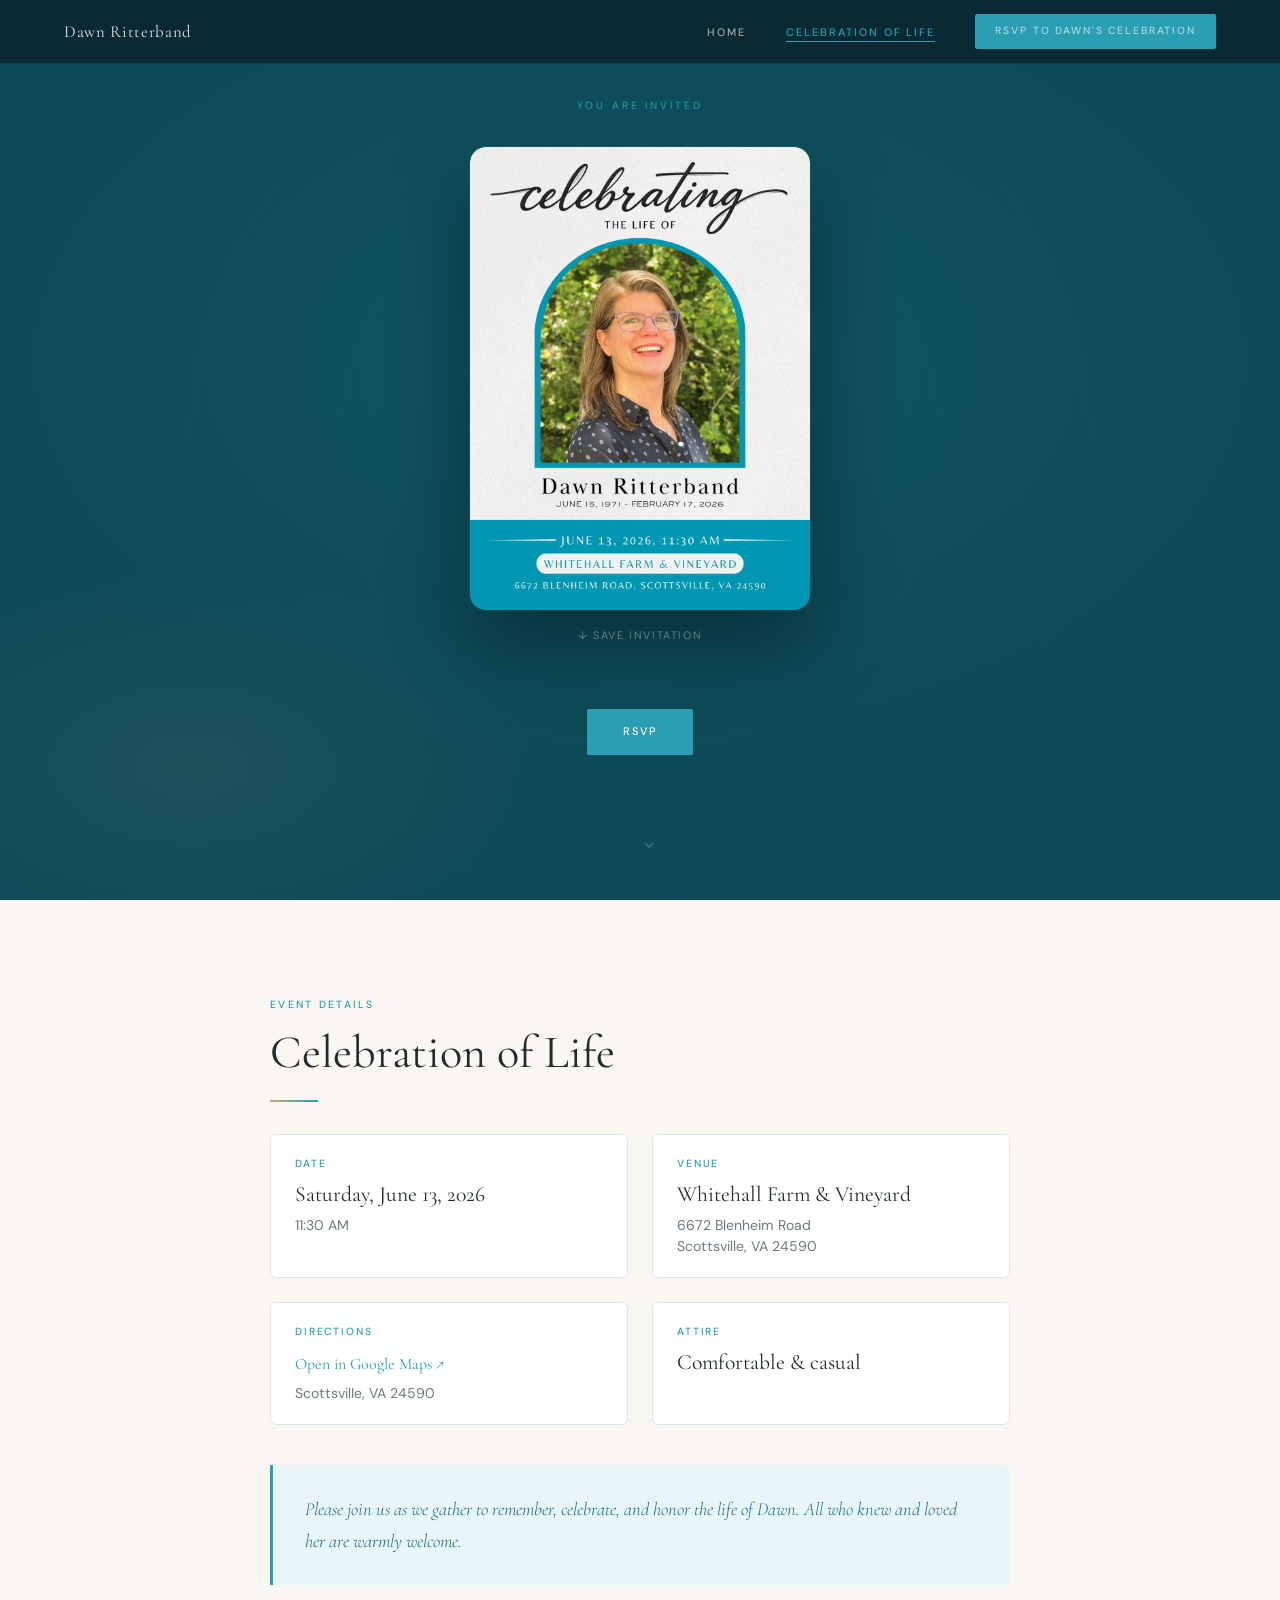
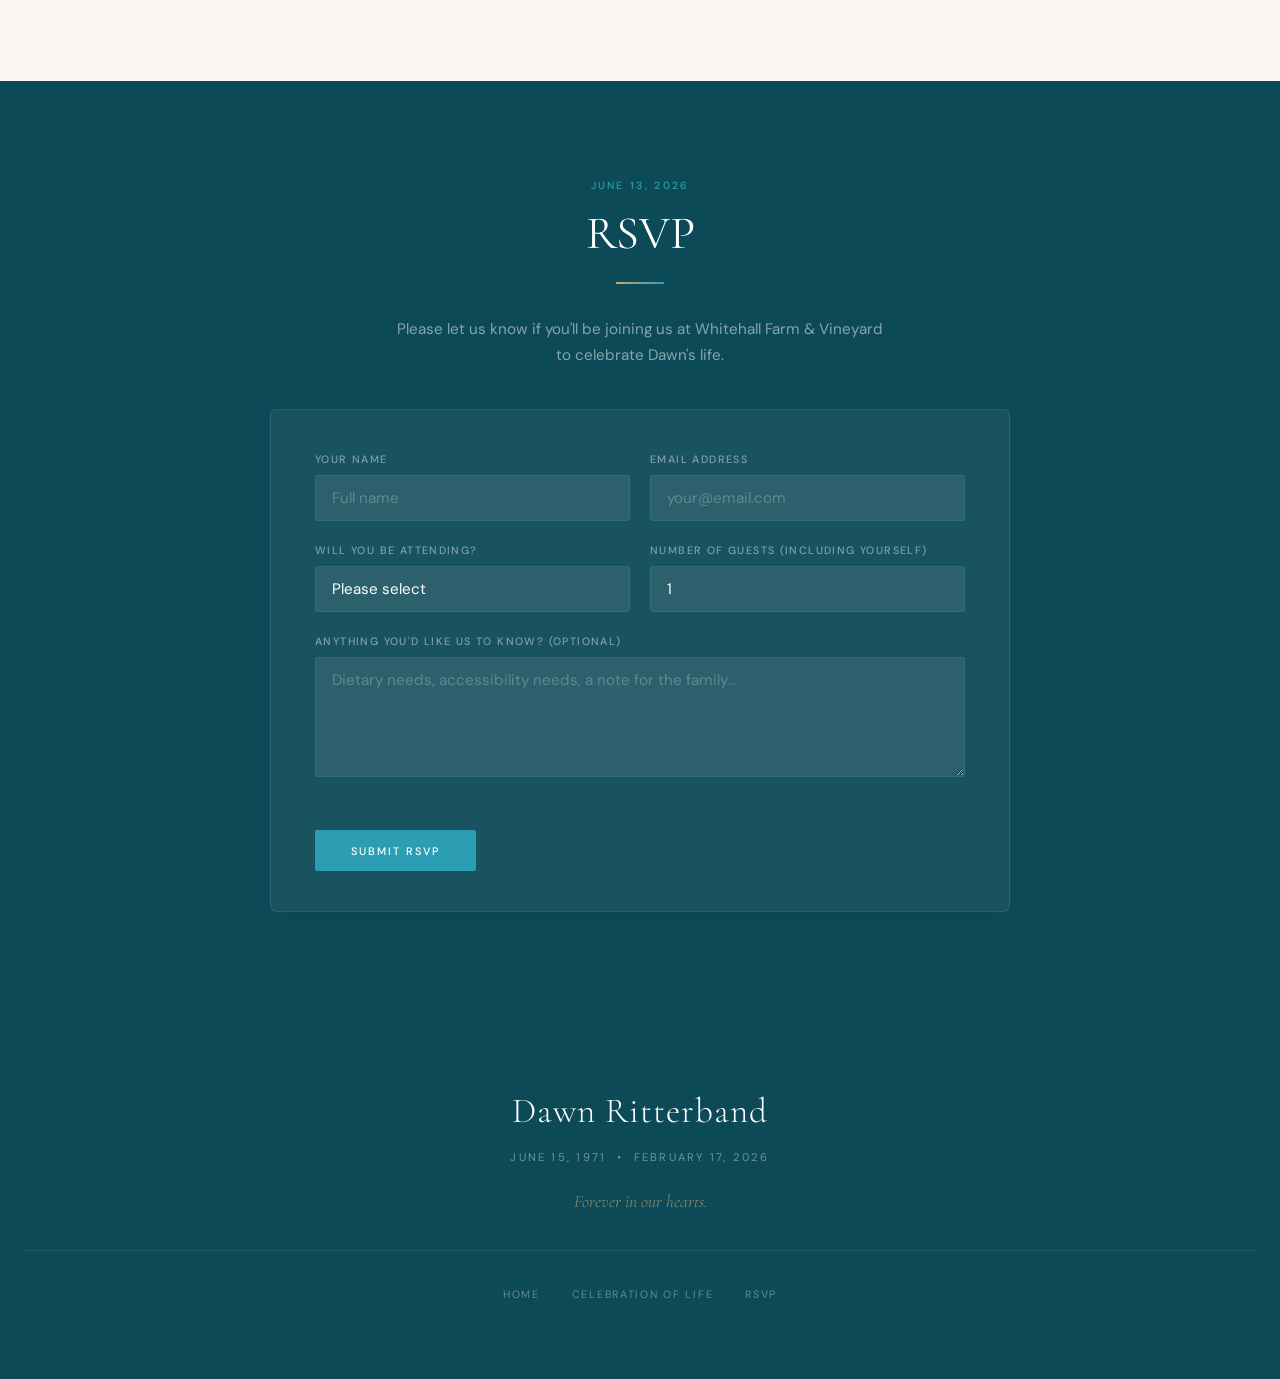
==== commit 18b3a4ba: "config update" ====
--- a/celebration.html
+++ b/celebration.html
@@ -467,7 +467,7 @@
               Open in Google Maps &#8599;
             </a>
           </div>
-          <div class="service-card-sub">Scottsville, Virginia</div>
+          <div class="service-card-sub">Scottsville, VA 24590</div>
         </div>
 
         <div class="service-card">
@@ -507,7 +507,7 @@
         2. Create a new form — name it "Dawn CoL RSVP"
         3. Copy your form endpoint and replace YOUR_RSVP_FORM_ID below
       -->
-      <form class="form-box reveal" action="https://formspree.io/f/xkokrzoq" method="POST" id="rsvp-form">
+      <form class="form-box reveal" method="POST" id="rsvp-form">
         <input type="hidden" name="_subject" value="RSVP — Dawn Ritterband Celebration of Life" />
 
         <div class="form-row two-col">
@@ -565,6 +565,7 @@
     </ul>
   </footer>
 
+  <script src="config.js"></script>
   <script src="script.js"></script>
   <script>
     // Auto-open lightbox if page was loaded via dawn.ritterband.com/rsvp
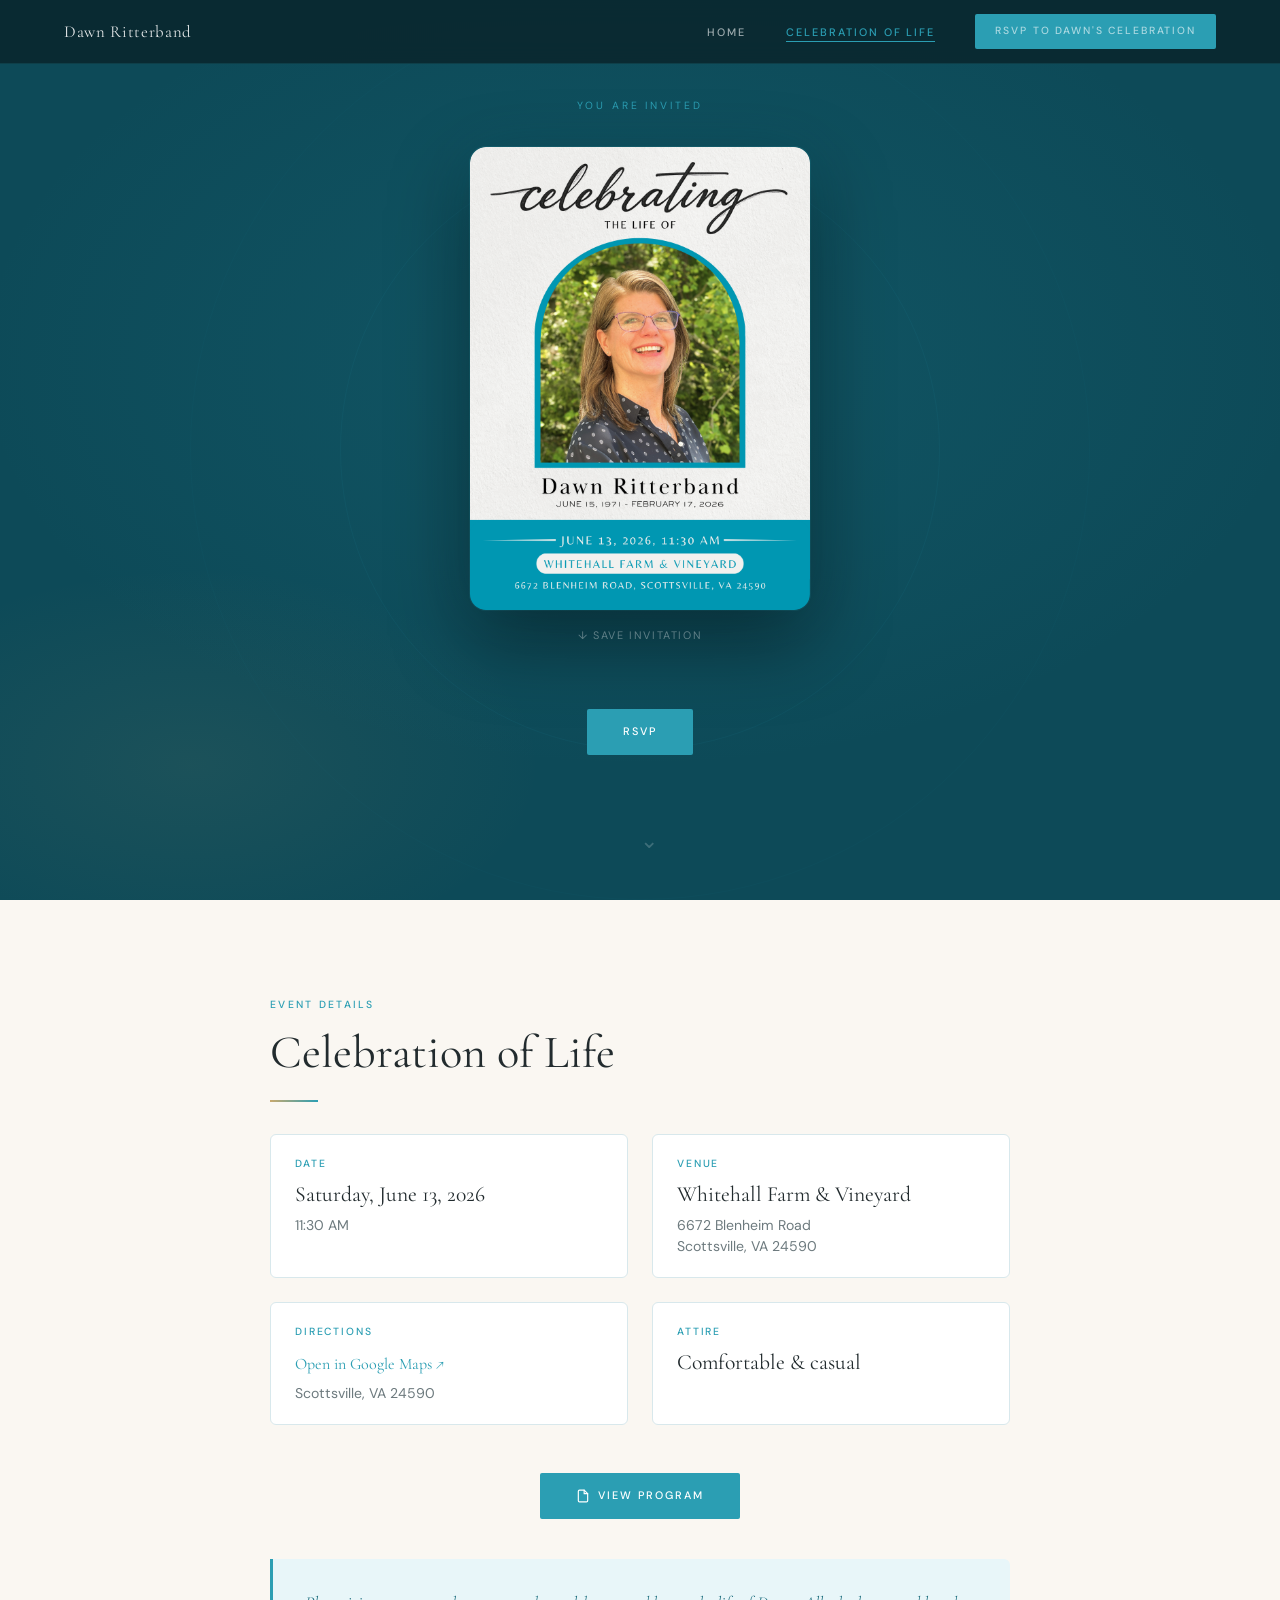
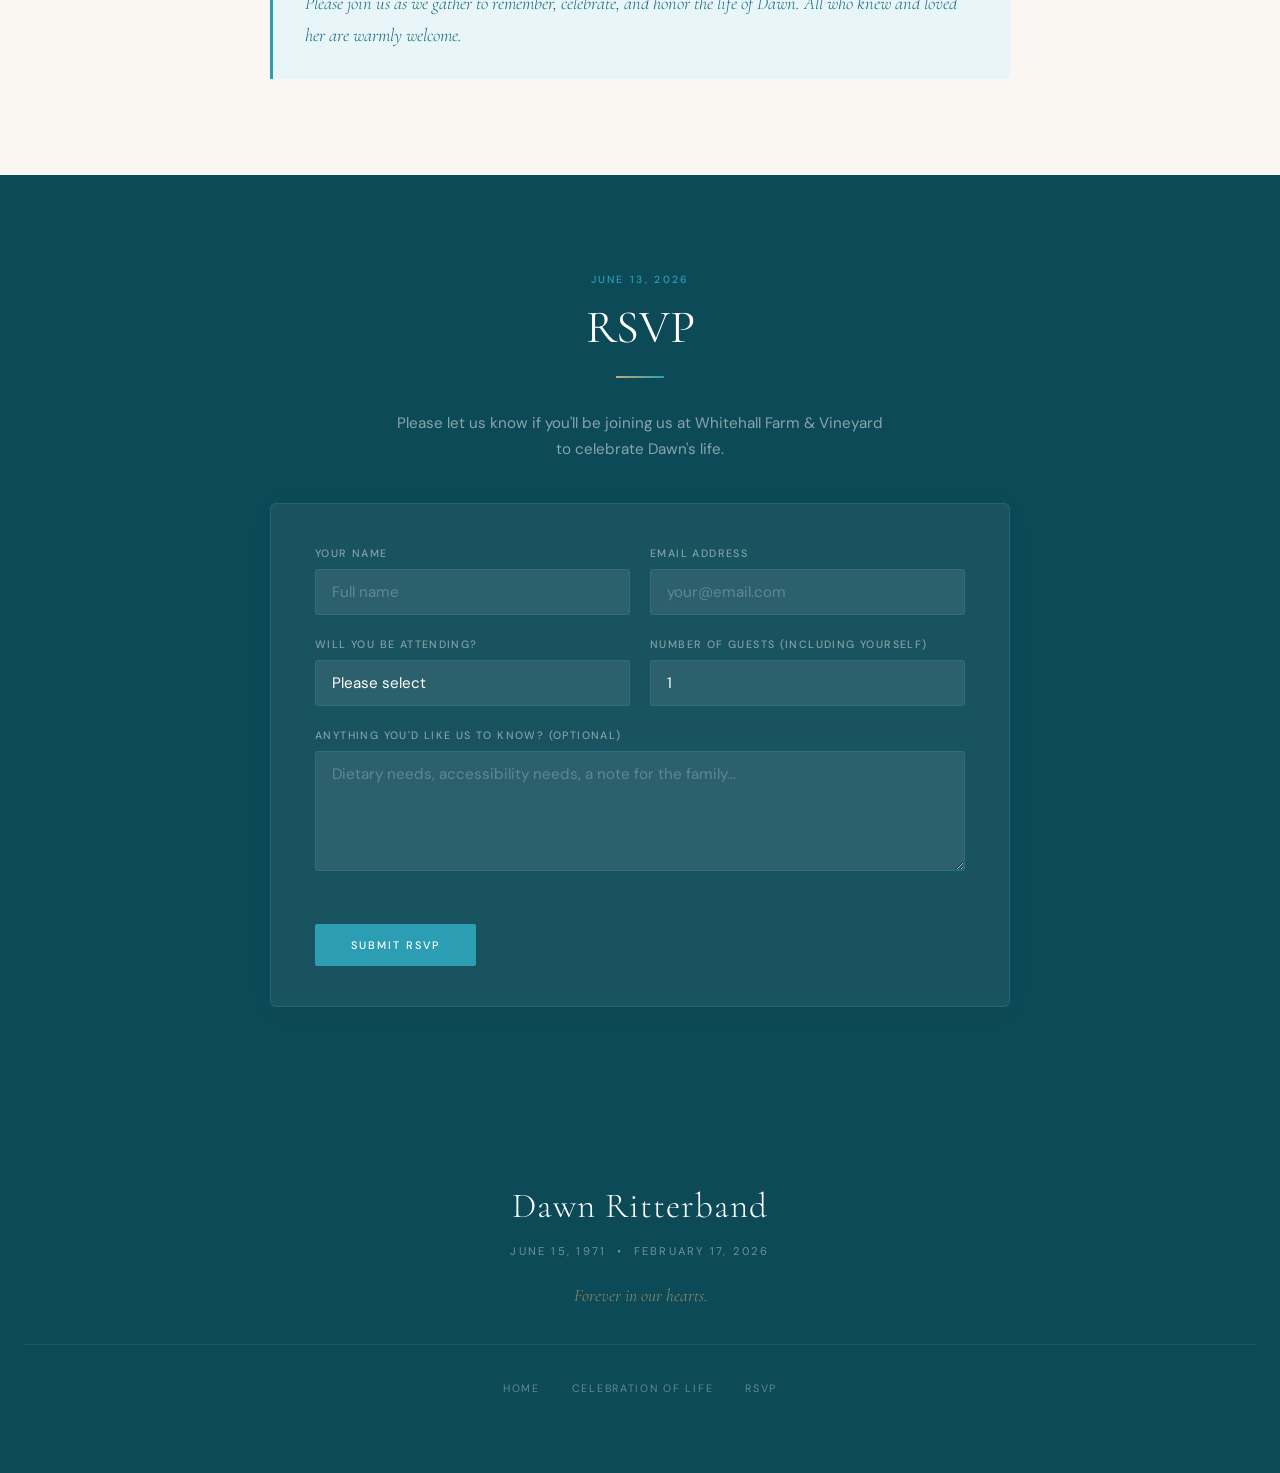
==== commit 1bd281eb: "program" ====
--- a/celebration.html
+++ b/celebration.html
@@ -482,6 +482,15 @@
         </div>
       </div>
 
+      <div class="reveal" style="margin-top: 1.5rem; text-align: center;">
+        <a href="program.pdf" target="_blank" rel="noopener noreferrer" class="btn" style="display: inline-flex; align-items: center; gap: 0.5rem;">
+          <svg xmlns="http://www.w3.org/2000/svg" width="14" height="14" viewBox="0 0 24 24" fill="none" stroke="currentColor" stroke-width="2" stroke-linecap="round" stroke-linejoin="round" aria-hidden="true">
+            <path d="M14 2H6a2 2 0 0 0-2 2v16a2 2 0 0 0 2 2h12a2 2 0 0 0 2-2V8z"/><polyline points="14 2 14 8 20 8"/>
+          </svg>
+          View Program
+        </a>
+      </div>
+
       <div class="service-note reveal">
         <!--✏️ Optional personal note to guests from the family -->
         Please join us as we gather to remember, celebrate, and honor the life of Dawn. All who knew and loved her are warmly welcome.
@@ -501,13 +510,8 @@
         </p>
       </div>
 
-      <!--
-        ✏️ SETUP REQUIRED:
-        1. Go to https://formspree.io and sign in (free)
-        2. Create a new form — name it "Dawn CoL RSVP"
-        3. Copy your form endpoint and replace YOUR_RSVP_FORM_ID below
-      -->
-      <form class="form-box reveal" method="POST" id="rsvp-form">
+      <!-- RSVP form — submits directly to Airtable via script.js -->
+      <form class="form-box reveal" id="rsvp-form">
         <input type="hidden" name="_subject" value="RSVP — Dawn Ritterband Celebration of Life" />
 
         <div class="form-row two-col">
@@ -567,18 +571,5 @@
 
   <script src="config.js"></script>
   <script src="script.js"></script>
-  <script>
-    // Auto-open lightbox if page was loaded via dawn.ritterband.com/rsvp
-    (function () {
-      const params = new URLSearchParams(window.location.search);
-      if (params.get('rsvp') === '1') {
-        // Wait for the page to finish rendering before opening
-        window.addEventListener('load', function () {
-          var trigger = document.getElementById('invitation-trigger');
-          if (trigger) trigger.click();
-        });
-      }
-    })();
-  </script>
 </body>
 </html>
